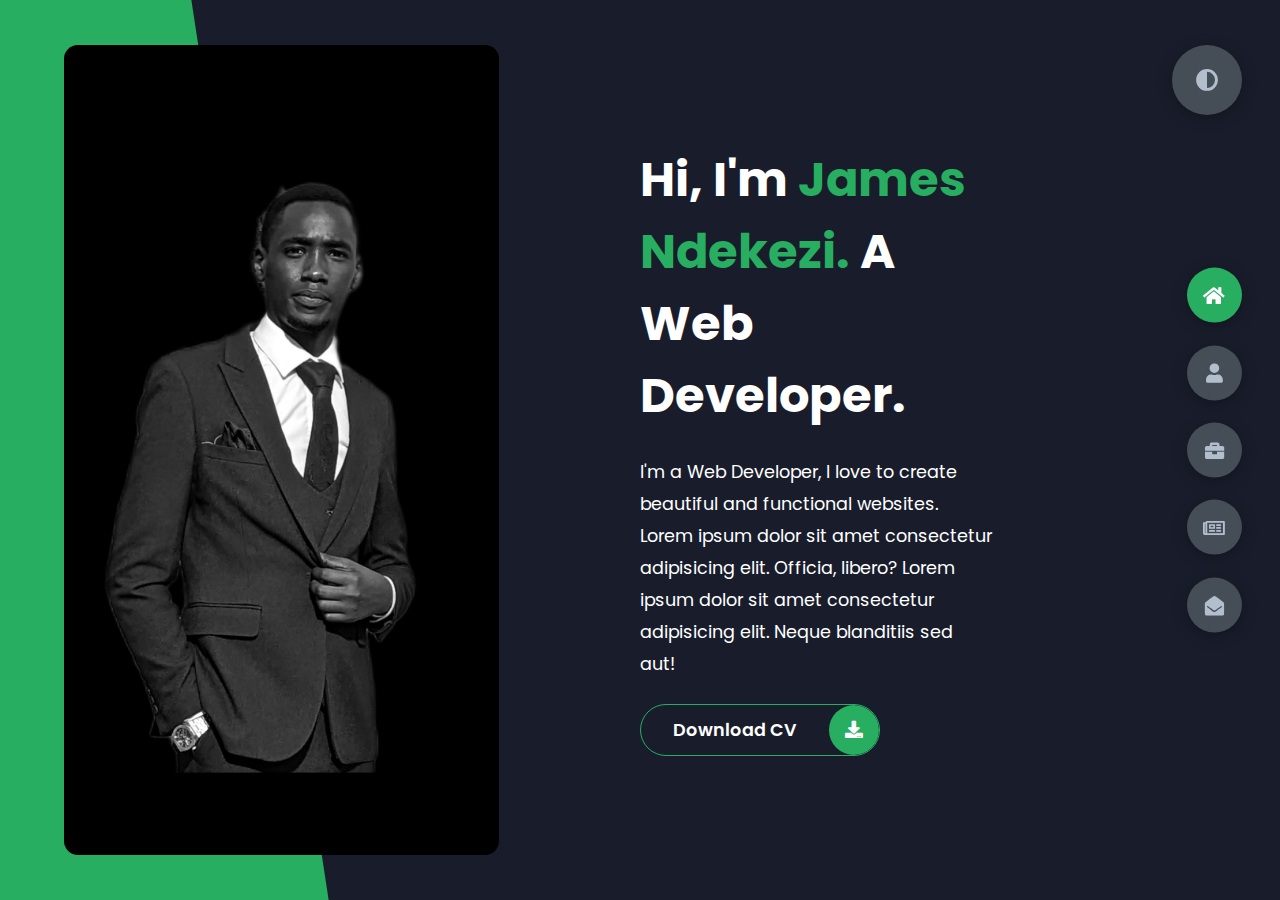
==== index.html @ 1bc824e1 "My Portfolio 2" ====
<!DOCTYPE html>
<html lang="en">
<head>
    <meta charset="UTF-8">
    <meta http-equiv="X-UA-Compatible" content="IE=edge">
    <meta name="viewport" content="width=device-width, initial-scale=1.0">
    <title>Portfolio</title>
    <link rel="stylesheet" href="styles/styles.css">
    <link rel="preconnect" href="https://fonts.googleapis.com">
    <link rel="preconnect" href="https://fonts.gstatic.com" crossorigin>
    <link rel="stylesheet" href="https://cdnjs.cloudflare.com/ajax/libs/font-awesome/5.15.4/css/all.min.css" integrity="sha512-1ycn6IcaQQ40/MKBW2W4Rhis/DbILU74C1vSrLJxCq57o941Ym01SwNsOMqvEBFlcgUa6xLiPY/NS5R+E6ztJQ==" crossorigin="anonymous" referrerpolicy="no-referrer" />
    <link href="https://fonts.googleapis.com/css2?family=Poppins:wght@400;500;600;700;800&display=swap" rel="stylesheet">
</head>
<body class="main-content">
    <header class="container header active" id="home">
        <div class="header-content">
            <div class="left-header">
                <div class="h-shape"></div>
                <div class="image">
                    <img src="img/james.png" alt="">
                </div>
            </div>
            <div class="right-header">
                <h1 class="name">
                    Hi, I'm <span>James Ndekezi.</span>
                    A Web Developer.
                </h1>
                <p>
                    I'm a Web Developer, I love to create beautiful and functional websites.
                    Lorem ipsum dolor sit amet consectetur adipisicing elit. Officia, libero?
                    Lorem ipsum dolor sit amet consectetur adipisicing elit. Neque blanditiis sed aut!
                </p>
                <div class="btn-con">
                    <a href="docs/James CV..3.pdf" class="main-btn" download="YourCV.pdf">
                        <span class="btn-text">Download CV</span>
                        <span class="btn-icon"><i class="fas fa-download"></i></span>
                    </a>
                </div>
                
            </div>
        </div>
    </header>
    <main>
        <section class="container about" id="about">
            <div class="main-title">
                <h2>About <span>me</span><span class="bg-text">my stats</span></h2>
            </div>
            <div class="about-container">
                <div class="left-about">
                    <h4>Information About me</h4>
                    <p>
                        Lorem ipsum dolor sit amet consectetur adipisicing elit. 
                        Eveniet labore nihil obcaecati consequatur. Debitis error doloremque, 
                        vero eos vel nemo eius voluptatem dicta tenetur modi. <br /> <br /> La musica
                        delectus dolore fugiat exercitationem a, 
                        ipsum quidem quo enim natus accusamus labore dolores nam. Unde.
                        Lorem ipsum dolor sit amet consectetur, adipisicing elit. 
                        Harum non necessitatibus deleniti eum soluta.
                    </p>
                    <div class="btn-con">
                        <a href="docs/James CV..3.pdf" class="main-btn" download="YourCV.pdf">
                            <span class="btn-text">Download CV</span>
                            <span class="btn-icon"><i class="fas fa-download"></i></span>
                        </a>
                    </div>
                </div>
                <div class="right-about">
                    <div class="about-item">
                        <div class="abt-text">
                            <p class="large-text">650+</p>
                            <p class="small-text">Projects <br /> Completed</p>
                        </div>
                    </div>
                    <div class="about-item">
                        <div class="abt-text">
                            <p class="large-text">10+</p>
                            <p class="small-text">Years of <br /> experience</p>
                        </div>
                    </div>
                    <div class="about-item">
                        <div class="abt-text">
                            <p class="large-text">300+</p>
                            <p class="small-text">Happy <br /> Clients</p>
                        </div>
                    </div>
                    <div class="about-item">
                        <div class="abt-text">
                            <p class="large-text">400+</p>
                            <p class="small-text">Customer <br /> reviews</p>
                        </div>
                    </div>
                </div>
            </div>
            <div class="about-stats">
                <h4 class="stat-title">My Skills</h4>
                <div class="progress-bars">
                    <div class="progress-bar">
                        <p class="prog-title">html5</p>
                        <div class="progress-con">
                            <p class="prog-text">80%</p>
                            <div class="progress">
                                <span class="html"></span>
                            </div>
                        </div>
                    </div>
                    <div class="progress-bar">
                        <p class="prog-title">css3</p>
                        <div class="progress-con">
                            <p class="prog-text">95%</p>
                            <div class="progress">
                                <span class="css"></span>
                            </div>
                        </div>
                    </div>
                    <div class="progress-bar">
                        <p class="prog-title">javascript</p>
                        <div class="progress-con">
                            <p class="prog-text">75%</p>
                            <div class="progress">
                                <span class="js"></span>
                            </div>
                        </div>
                    </div>
                    <div class="progress-bar">
                        <p class="prog-title">ReactJS</p>
                        <div class="progress-con">
                            <p class="prog-text">75%</p>
                            <div class="progress">
                                <span class="react"></span>
                            </div>
                        </div>
                    </div>
                    <div class="progress-bar">
                        <p class="prog-title">NodeJS</p>
                        <div class="progress-con">
                            <p class="prog-text">87%</p>
                            <div class="progress">
                                <span class="node"></span>
                            </div>
                        </div>
                    </div>
                    <div class="progress-bar">
                        <p class="prog-title">Python</p>
                        <div class="progress-con">
                            <p class="prog-text">70%</p>
                            <div class="progress">
                                <span class="python"></span>
                            </div>
                        </div>
                    </div>
                </div>
            </div>
            <h4 class="stat-title">My Timeline</h4>
            <div class="timeline">
                <div class="timeline-item">
                    <div class="tl-icon">
                        <i class="fas fa-briefcase"></i>
                    </div>
                    <p class="tl-duration">2010 - present</p>
                    <h5>Web Developer<span> - Vircrosoft</span></h5>
                    <p>
                        Lorem ipsum dolor sit amet consectetur adipisicing elit. Saepe quasi vero fugit.
                    </p>
                </div>
                <div class="timeline-item">
                    <div class="tl-icon">
                        <i class="fas fa-briefcase"></i>
                    </div>
                    <p class="tl-duration">2008 - 2011</p>
                    <h5>Software Engineer<span> - Boogle, Inc.</span></h5>
                    <p>
                        Lorem ipsum dolor sit amet consectetur adipisicing elit. Saepe quasi vero fugit.
                    </p>
                </div>
                <div class="timeline-item">
                    <div class="tl-icon">
                        <i class="fas fa-briefcase"></i>
                    </div>
                    <p class="tl-duration">2016 - 2017</p>
                    <h5>C++ Programmer<span> - Slime Tech</span></h5>
                    <p>
                        Lorem ipsum dolor sit amet consectetur adipisicing elit. Saepe quasi vero fugit.
                    </p>
                </div>
                <div class="timeline-item">
                    <div class="tl-icon">
                        <i class="fas fa-briefcase"></i>
                    </div>
                    <p class="tl-duration">2009 - 2013</p>
                    <h5>Business Degree<span> - Sussex University</span></h5>
                    <p>
                        Lorem ipsum dolor sit amet consectetur adipisicing elit. Saepe quasi vero fugit.
                    </p>
                </div>
                <div class="timeline-item">
                    <div class="tl-icon">
                        <i class="fas fa-briefcase"></i>
                    </div>
                    <p class="tl-duration">2013 - 2016</p>
                    <h5>Computer Science Degree<span> - Brookes University</span></h5>
                    <p>
                        Lorem ipsum dolor sit amet consectetur adipisicing elit. Saepe quasi vero fugit.
                    </p>
                </div>
                <div class="timeline-item">
                    <div class="tl-icon">
                        <i class="fas fa-briefcase"></i>
                    </div>
                    <p class="tl-duration">2017 - present</p>
                    <h5>3d Animation<span> - Brighton University</span></h5>
                    <p>
                        Lorem ipsum dolor sit amet consectetur adipisicing elit. Saepe quasi vero fugit.
                    </p>
                </div>
            </div>
        </section>
        <section class="container" id="portfolio">
            <div class="main-title">
                <h2>My <span>Portfolio</span><span class="bg-text">My Work</span></h2>
            </div>
            <p class="port-text">
                Here is some of my work that I've done in various programming languages.
            </p>
            <div class="portfolios">
                <div class="portfolio-item">
                    <div class="image">
                        <img src="img/port1.jpg" alt="">
                    </div>
                    <div class="hover-items">
                        <h3>Project Source</h3>
                        <div class="icons">
                            <a href="#" class="icon">
                                <i class="fab fa-github"></i>
                            </a>
                            <a href="#" class="icon">
                                <i class="fab fa-behance"></i>
                            </a>
                            <a href="#" class="icon">
                                <i class="fab fa-youtube"></i>
                            </a>
                        </div>
                    </div>
                </div>
                <div class="portfolio-item">
                    <div class="image">
                        <img src="img/port2.jpg" alt="">
                    </div>
                    <div class="hover-items">
                        <h3>Project Source</h3>
                        <div class="icons">
                            <a href="#" class="icon">
                                <i class="fab fa-github"></i>
                            </a>
                            <a href="#" class="icon">
                                <i class="fab fa-behance"></i>
                            </a>
                            <a href="#" class="icon">
                                <i class="fab fa-youtube"></i>
                            </a>
                        </div>
                    </div>
                </div>
                <div class="portfolio-item">
                    <div class="image">
                        <img src="img/port3.jpg" alt="">
                    </div>
                    <div class="hover-items">
                        <h3>Project Source</h3>
                        <div class="icons">
                            <a href="#" class="icon">
                                <i class="fab fa-github"></i>
                            </a>
                            <a href="#" class="icon">
                                <i class="fab fa-behance"></i>
                            </a>
                            <a href="#" class="icon">
                                <i class="fab fa-youtube"></i>
                            </a>
                        </div>
                    </div>
                </div>
                <div class="portfolio-item">
                    <div class="image">
                        <img src="img/port4.jpg" alt="">
                    </div>
                    <div class="hover-items">
                        <h3>Project Source</h3>
                        <div class="icons">
                            <a href="#" class="icon">
                                <i class="fab fa-github"></i>
                            </a>
                            <a href="#" class="icon">
                                <i class="fab fa-behance"></i>
                            </a>
                            <a href="#" class="icon">
                                <i class="fab fa-youtube"></i>
                            </a>
                        </div>
                    </div>
                </div>
                <div class="portfolio-item">
                    <div class="image">
                        <img src="img/port5.jpg" alt="">
                    </div>
                    <div class="hover-items">
                        <h3>Project Source</h3>
                        <div class="icons">
                            <a href="#" class="icon">
                                <i class="fab fa-github"></i>
                            </a>
                            <a href="#" class="icon">
                                <i class="fab fa-behance"></i>
                            </a>
                            <a href="#" class="icon">
                                <i class="fab fa-youtube"></i>
                            </a>
                        </div>
                    </div>
                </div>
                <div class="portfolio-item">
                    <div class="image">
                        <img src="img/port2.jpg" alt="">
                    </div>
                    <div class="hover-items">
                        <h3>Project Source</h3>
                        <div class="icons">
                            <a href="#" class="icon">
                                <i class="fab fa-github"></i>
                            </a>
                            <a href="#" class="icon">
                                <i class="fab fa-behance"></i>
                            </a>
                            <a href="#" class="icon">
                                <i class="fab fa-youtube"></i>
                            </a>
                        </div>
                    </div>
                </div>
                <div class="portfolio-item">
                    <div class="image">
                        <img src="img/port7.jpg" alt="">
                    </div>
                    <div class="hover-items">
                        <h3>Project Source</h3>
                        <div class="icons">
                            <a href="#" class="icon">
                                <i class="fab fa-github"></i>
                            </a>
                            <a href="#" class="icon">
                                <i class="fab fa-behance"></i>
                            </a>
                            <a href="#" class="icon">
                                <i class="fab fa-youtube"></i>
                            </a>
                        </div>
                    </div>
                </div>
            </div>
        </section>
        <section class="container" id="blogs">
            <div class="blogs-content">
                <div class="main-title">
                    <h2>My <span>Blogs</span><span class="bg-text">My Blogs</span></h2>
                </div>
                <div class="blogs">
                    <div class="blog">
                        <img src="img/port6.jpg" alt="">
                        <div class="blog-text">
                            <h4>
                                How to Create Your Own Website
                            </h4>
                            <p>
                                Lorem ipsum dolor sit, amet consectetur adipisicing elit. 
                                Doloribus natus voluptas, eos obcaecati recusandae amet?
                            </p>
                        </div>
                    </div>
                    <div class="blog">
                        <img src="img/blog1.jpg" alt="">
                        <div class="blog-text">
                            <h4>
                                How to Become an Expert in Web Design
                            </h4>
                            <p>
                                Lorem ipsum dolor sit, amet consectetur adipisicing elit. 
                                Doloribus natus voluptas, eos obcaecati recusandae amet?
                            </p>
                        </div>
                    </div>
                    <div class="blog">
                        <img src="img/blog2.jpg" alt="">
                        <div class="blog-text">
                            <h4>
                                Become a Web Designer in 10 Days
                            </h4>
                            <p>
                                Lorem ipsum dolor sit, amet consectetur adipisicing elit. 
                                Doloribus natus voluptas, eos obcaecati recusandae amet?
                            </p>
                        </div>
                    </div>
                    <div class="blog">
                        <img src="img/blog3.jpg" alt="">
                        <div class="blog-text">
                            <h4>
                                Debbuging made easy with Web Inspector
                            </h4>
                            <p>
                                Lorem ipsum dolor sit, amet consectetur adipisicing elit. 
                                Doloribus natus voluptas, eos obcaecati recusandae amet?
                            </p>
                        </div>
                    </div>
                    <div class="blog">
                        <img src="img/port1.jpg" alt="">
                        <div class="blog-text">
                            <h4>
                                Get started with Web Design and UI Design
                            </h4>
                            <p>
                                Lorem ipsum dolor sit, amet consectetur adipisicing elit. 
                                Doloribus natus voluptas, eos obcaecati recusandae amet?
                            </p>
                        </div>
                    </div>
                    <div class="blog">
                        <img src="img/port3.jpg" alt="">
                        <div class="blog-text">
                            <h4>
                                This is what you need to know about Web Design
                            </h4>
                            <p>
                                Lorem ipsum dolor sit, amet consectetur adipisicing elit. 
                                Doloribus natus voluptas, eos obcaecati recusandae amet?
                            </p>
                        </div>
                    </div>
                </div>
            </div>
        </section>
        <section class="container contact" id="contact">
            <div class="contact-container">
                <div class="main-title">
                    <h2>Contact <span>Me</span><span class="bg-text">Contact</span></h2>
                </div>
                <div class="contact-content-con">
                    <div class="left-contact">
                        <h4>Contact me here</h4>
                        <p>
                            Lorem ipsum dolor sit amet consectetur adipisicing elit. 
                            In, laborum numquam? Quam excepturi perspiciatis quas quasi.
                        </p>
                        <div class="contact-info">
                            <div class="contact-item">
                                <div class="icon">
                                    <i class="fas fa-map-marker-alt"></i>
                                    <span>Location</span>
                                </div>
                                <p>
                                    : Kigali, Rwanda
                                </p>
                            </div>
                            <div class="contact-item">
                                <div class="icon">
                                    <i class="fas fa-envelope"></i>
                                    <span>Email</span>
                                </div>
                                <p>
                                    <span>: james.mick@gmail.com</span>
                                </p>
                            </div>
                            <div class="contact-item">
                                <div class="icon">
                                    <i class="fas fa-user-graduate"></i>
                                    <span>Education</span>
                                </div>
                                <p>
                                    <span>: University of Kigali, IPRC Kigali</span>
                                </p>
                            </div>
                            <div class="contact-item">
                                <div class="icon">
                                    <i class="fas fa-user-graduate"></i>
                                    <span>Mobile Number</span>
                                </div>
                                <p>
                                    <span>: 0785424098</span>
                                </p>
                            </div>
                            <div class="contact-item">
                                <div class="icon">
                                    <i class="fas fa-globe-africa"></i>
                                    <span>Languages</span>
                                </div>
                                <p>
                                    <span>: Kinyarwanda, English, French</span>
                                </p>
                            </div>
                        </div>
                        <div class="contact-icons">
                            <div class="contact-icon">
                                <a href="https://web.facebook.com/profile.php?id=100064681611916" target="_blank">
                                    <i class="fab fa-facebook-f"></i>
                                </a>
                                <a href="https://twitter.com/KwaandaLabs" target="_blank">
                                    <i class="fab fa-twitter"></i>
                                </a>
                                <a href="https://github.com/jamesndekezi/Snapchat-Login.git" target="_blank">
                                    <i class="fab fa-github"></i>
                                </a>
                                <a href="https://www.youtube.com/@kwaandalab765" target="_blank">
                                    <i class="fab fa-youtube"></i>
                                </a>
                            </div>
                        </div>
                    </div>
                    <div class="right-contact">
                        <form action="" class="contact-form">
                            <div class="input-control i-c-2">
                                <input type="text" required placeholder="YOUR NAME">
                                <input type="email" required placeholder="YOUR EMAIL">
                            </div>
                            <div class="input-control">
                                <input type="text" required placeholder="ENTER SUBJECT">
                            </div>
                            <div class="input-control">
                                <textarea name="" id="" cols="15" rows="8" placeholder="Message Here..."></textarea>
                            </div>
                            <div class="btn-con">
                                <a href="docs/James CV..3.pdf" class="main-btn" download="YourCV.pdf">
                                    <span class="btn-text">Download CV</span>
                                    <span class="btn-icon"><i class="fas fa-download"></i></span>
                                </a>
                            </div>
                        </form>
                    </div>
                </div>
            </div>
        </section>
    </main>

    <div class="controls">
        <div class="control active-btn" data-id="home" >
            <i class="fas fa-home"></i>
        </div>
        <div class="control" data-id="about">
            <i class="fas fa-user"></i>
        </div>
        <div class="control" data-id="portfolio">
            <i class="fas fa-briefcase"></i>
        </div>
        <div class="control" data-id="blogs">
            <i class="far fa-newspaper"></i>
        </div>
        <div class="control" data-id="contact">
            <i class="fas fa-envelope-open"></i>
        </div>
    </div>
    <div class="theme-btn">
        <i class="fas fa-adjust"></i>
    </div>
    <script src="app.js"></script>
</body>
</html>
---- styles/styles.css ----
* {
  margin: 0;
  padding: 0;
  box-sizing: border-box;
  list-style: none;
}

:root {
  --color-primary: #191d2b;
  --color-secondary: #27AE60;
  --color-white: #FFFFFF;
  --color-black: #000;
  --color-grey0: #f8f8f8;
  --color-grey-1: #dbe1e8;
  --color-grey-2: #b2becd;
  --color-grey-3: #6c7983;
  --color-grey-4: #454e56;
  --color-grey-5: #2a2e35;
  --color-grey-6: #12181b;
  --br-sm-2: 14px;
  --box-shadow-1: 0 3px 15px rgba(0,0,0,.3);
}

.light-mode {
  --color-primary: #FFFFFF;
  --color-secondary: #F56692;
  --color-white: #454e56;
  --color-black: #000;
  --color-grey0: #f8f8f8;
  --color-grey-1: #6c7983;
  --color-grey-2: #6c7983;
  --color-grey-3: #6c7983;
  --color-grey-4: #454e56;
  --color-grey-5: #f8f8f8;
  --color-grey-6: #12181b;
}

body {
  background-color: var(--color-primary);
  font-family: "Poppins", sans-serif;
  font-size: 1.1rem;
  color: var(--color-white);
  transition: all 0.4s ease-in-out;
}

a {
  display: inline-block;
  text-decoration: none;
  color: inherit;
  font-family: inherit;
}

header {
  min-height: 100vh;
  color: var(--color-white);
  overflow: hidden;
  padding: 0 !important;
}

section {
  min-height: 100vh;
  width: 100%;
  position: absolute;
  left: 0;
  top: 0;
  padding: 3rem 18rem;
}

.container {
  display: none;
  transform: translateY(-100%) scale(0);
  transition: all 0.4s ease-in-out;
  background-color: var(--color-primary);
}

.active {
  display: block;
  animation: appear 1s ease-in-out;
  transform: translateY(0) scaleY(1);
}
@keyframes appear {
  0% {
    transform: translateY(-100%) scaleY(0);
  }
  100% {
    transform: translateY(0) scaleY(1);
  }
}

.controls {
  position: fixed;
  z-index: 10;
  top: 50%;
  right: 3%;
  display: flex;
  flex-direction: column;
  align-items: center;
  justify-content: center;
  transform: translateY(-50%);
}
.controls .control {
  padding: 1rem;
  cursor: pointer;
  background-color: var(--color-grey-4);
  width: 55px;
  height: 55px;
  border-radius: 50%;
  display: flex;
  justify-content: center;
  align-items: center;
  margin: 0.7rem 0;
  box-shadow: var(--box-shadow-1);
}
.controls .control i {
  font-size: 1.2rem;
  color: var(--color-grey-2);
  pointer-events: none;
}
.controls .active-btn {
  background-color: var(--color-secondary);
  transition: all 0.4s ease-in-out;
}
.controls .active-btn i {
  color: var(--color-white);
}

.theme-btn {
  top: 5%;
  right: 3%;
  width: 70px;
  height: 70px;
  border-radius: 50%;
  background-color: var(--color-grey-4);
  cursor: pointer;
  position: fixed;
  display: flex;
  justify-content: center;
  align-items: center;
  box-shadow: 0 3px 15px rgba(0, 0, 0, 0.3);
  transition: all 0.1s ease-in-out;
}
.theme-btn:active {
  transform: translateY(-3px);
}
.theme-btn i {
  font-size: 1.4rem;
  color: var(--color-grey-2);
  pointer-events: none;
}

/*Header-content*/
.header-content {
  display: grid;
  grid-template-columns: repeat(2, 1fr);
  min-height: 100vh;
}
.header-content .left-header {
  display: flex;
  align-items: center;
  position: relative;
}
.header-content .left-header .h-shape {
  transition: all 0.4s ease-in-out;
  width: 65%;
  height: 100%;
  background-color: var(--color-secondary);
  position: absolute;
  left: 0;
  top: 0;
  z-index: -1;
  clip-path: polygon(0 0, 46% 0, 79% 100%, 0% 100%);
}
.header-content .left-header .image {
  border-radius: var(--br-sm-2);
  height: 90%;
  width: 68%;
  margin-left: 4rem;
  background-color: var(--color-black);
  transition: all 0.4s ease-in-out;
}
.header-content .left-header .image img {
  width: 100%;
  height: 100%;
  object-fit: cover;
  transition: all 0.4s ease-in-out;
  filter: grayscale(100%);
}
.header-content .left-header .image img:hover {
  filter: grayscale(0);
}
.header-content .right-header {
  display: flex;
  flex-direction: column;
  justify-content: center;
  padding-right: 18rem;
}
.header-content .right-header .name {
  font-size: 3rem;
}
.header-content .right-header .name span {
  color: var(--color-secondary);
}
.header-content .right-header p {
  margin: 1.5rem 0;
  line-height: 2rem;
}

/*About*/
.about-container {
  display: grid;
  grid-template-columns: repeat(2, 1fr);
  padding-top: 3.5rem;
  padding-bottom: 5rem;
}
.about-container .right-about {
  display: grid;
  grid-template-columns: repeat(2, 1fr);
  grid-gap: 2rem;
}
.about-container .right-about .about-item {
  border: 1px solid var(--color-grey-5);
  border-radius: 5px;
  transition: all 0.4s ease-in-out;
  box-shadow: 1px 2px 15px rgba(0, 0, 0, 0.1);
}
.about-container .right-about .about-item:hover {
  cursor: default;
  transform: translateY(-5px);
  border: 1px solid var(--color-secondary);
  box-shadow: 1px 4px 15px rgba(0, 0, 0, 0.32);
}
.about-container .right-about .about-item .abt-text {
  padding: 1.5rem;
  display: flex;
  flex-direction: column;
}
.about-container .right-about .about-item .abt-text .large-text {
  font-size: 3rem;
  font-weight: 700;
  color: var(--color-secondary);
}
.about-container .right-about .about-item .abt-text .small-text {
  padding-left: 3rem;
  position: relative;
  text-transform: uppercase;
  font-size: 1.2rem;
  color: var(--color-grey-1);
  letter-spacing: 2px;
}
.about-container .right-about .about-item .abt-text .small-text::before {
  content: "";
  position: absolute;
  left: 0;
  top: 15px;
  width: 2rem;
  height: 2px;
  background-color: var(--color-grey-5);
}
.about-container .left-about {
  padding-right: 5rem;
}
.about-container .left-about p {
  line-height: 2rem;
  padding: 1rem;
  color: var(--color-grey-1);
}
.about-container .left-about h4 {
  font-size: 2rem;
  text-transform: uppercase;
}

.about-stats {
  padding-bottom: 4rem;
}
.about-stats .progress-bars {
  display: grid;
  grid-template-columns: repeat(2, 1fr);
  grid-gap: 2rem;
}
.about-stats .progress-bars .progress-bar {
  display: flex;
  flex-direction: column;
}
.about-stats .progress-bars .progress-bar .prog-title {
  text-transform: uppercase;
  font-weight: 500;
}
.about-stats .progress-bars .progress-bar .progress-con {
  display: flex;
  align-items: center;
}
.about-stats .progress-bars .progress-bar .progress-con .prog-text {
  color: var(--color-grey-2);
}
.about-stats .progress-bars .progress-bar .progress-con .progress {
  width: 100%;
  height: 0.45rem;
  background-color: var(--color-grey-4);
  margin-left: 1rem;
  position: relative;
}
.about-stats .progress-bars .progress-bar .progress-con .progress span {
  position: absolute;
  top: 0;
  left: 0;
  height: 100%;
  background-color: var(--color-secondary);
  transition: all 0.4s ease-in-out;
  width: 60%;
}
.about-stats .progress-bars .progress-bar .progress-con .progress .html {
  width: 80%;
}
.about-stats .progress-bars .progress-bar .progress-con .progress .css {
  width: 95%;
}
.about-stats .progress-bars .progress-bar .progress-con .progress .js {
  width: 75%;
}
.about-stats .progress-bars .progress-bar .progress-con .progress .react {
  width: 60%;
}
.about-stats .progress-bars .progress-bar .progress-con .progress .node {
  width: 87%;
}
.about-stats .progress-bars .progress-bar .progress-con .progress .python {
  width: 70%;
}

.stat-title {
  text-transform: uppercase;
  font-size: 1.4rem;
  text-align: center;
  padding: 3.5rem 0;
  position: relative;
}
.stat-title::before {
  content: "";
  position: absolute;
  left: 50%;
  top: 0;
  width: 40%;
  height: 1px;
  background-color: var(--color-grey-5);
  transform: translateX(-50%);
}

/*Timeline*/
.timeline {
  display: grid;
  grid-template-columns: repeat(2, 1fr);
  grid-gap: 2rem;
  padding-bottom: 3rem;
}
.timeline .timeline-item {
  position: relative;
  padding-left: 3rem;
  border-left: 1px solid var(--color-grey-5);
}
.timeline .timeline-item .tl-icon {
  position: absolute;
  left: -27px;
  top: 0;
  background-color: var(--color-secondary);
  width: 50px;
  height: 50px;
  border-radius: 50%;
  display: flex;
  align-items: center;
  justify-content: center;
}
.timeline .timeline-item .tl-icon i {
  font-size: 1.3rem;
}
.timeline .timeline-item .tl-duration {
  padding: 0.2rem 0.6rem;
  background-color: var(--color-grey-5);
  border-radius: 15px;
  display: inline-block;
  font-size: 0.8rem;
  text-transform: uppercase;
  font-weight: 500;
}
.timeline .timeline-item h5 {
  padding: 1rem 0;
  text-transform: uppercase;
  font-size: 1.3rem;
  font-weight: 600;
}
.timeline .timeline-item h5 span {
  color: var(--color-grey-2);
  font-weight: 500;
  font-size: 1.2rem;
}
.timeline .timeline-item p {
  color: var(--color-grey-2);
}

.port-text {
  padding: 2rem 0;
  text-align: center;
}

.portfolios {
  display: grid;
  grid-template-columns: repeat(3, 1fr);
  grid-gap: 2rem;
  margin-top: 3rem;
}
.portfolios .portfolio-item {
  position: relative;
  border-radius: 15px;
}
.portfolios .portfolio-item img {
  width: 100%;
  height: 300px;
  object-fit: cover;
  border-radius: 15px;
}
.portfolios .portfolio-item .hover-items {
  width: 100%;
  height: 100%;
  background-color: var(--color-secondary);
  position: absolute;
  left: 0;
  top: 0;
  border-radius: 15px;
  display: flex;
  justify-content: center;
  align-items: center;
  flex-direction: column;
  opacity: 0;
  transform: scale(0);
  transition: all 0.4s ease-in-out;
}
.portfolios .portfolio-item .hover-items h3 {
  font-size: 1.5rem;
  color: var(--color-white);
  margin-bottom: 1.5rem;
}
.portfolios .portfolio-item .hover-items .icons {
  display: flex;
  justify-content: center;
  align-items: center;
}
.portfolios .portfolio-item .hover-items .icons .icon {
  background-color: var(--color-primary);
  border-radius: 50%;
  width: 50px;
  height: 50px;
  display: flex;
  align-items: center;
  justify-content: center;
  margin: 0 1rem;
  cursor: pointer;
  transition: all 0.4s ease-in-out;
}
.portfolios .portfolio-item .hover-items .icons .icon i {
  font-size: 1.5rem;
  color: var(--color-white);
  margin: 0 1rem;
}
.portfolios .portfolio-item .hover-items .icons .icon:hover {
  background-color: var(--color-white);
}
.portfolios .portfolio-item .hover-items .icons .icon:hover i {
  color: var(--color-primary);
}

.portfolio-item:hover .hover-items {
  opacity: 1;
  transform: scale(1);
}

.blogs {
  display: grid;
  grid-template-columns: repeat(3, 1fr);
  grid-gap: 2rem;
  margin-top: 3rem;
}
.blogs .blog {
  position: relative;
  background-color: var(--color-grey-5);
  border-radius: 5px;
  box-shadow: 1px 1px 20px rgba(0, 0, 0, 0.1);
  transition: all 0.4s ease-in-out;
}
.blogs .blog:hover {
  box-shadow: 1px 1px 20px rgba(0, 0, 0, 0.3);
  transform: translateY(-5px);
  transition: all 0.4s ease-in-out;
}
.blogs .blog:hover img {
  filter: grayscale(0);
  transform: scale(1.1);
  box-shadow: 0px 4px 15px rgba(0, 0, 0, 0.8);
}
.blogs .blog img {
  width: 100%;
  height: 300px;
  object-fit: cover;
  border-top-left-radius: 5px;
  border-top-right-radius: 5px;
  filter: grayscale(100%);
  transition: all 0.4s ease-in-out;
}
.blogs .blog .blog-text {
  margin-top: -7px;
  padding: 1.1rem;
  border-top: 8px solid var(--color-secondary);
}
.blogs .blog .blog-text h4 {
  font-size: 1.5rem;
  margin-bottom: 0.7rem;
  transition: all 0.4s ease-in-out;
  cursor: pointer;
}
.blogs .blog .blog-text h4:hover {
  color: var(--color-secondary);
}
.blogs .blog .blog-text p {
  color: var(--color-grey-2);
  line-height: 2rem;
  padding-bottom: 1rem;
}

.contact-content-con {
  display: flex;
  padding-top: 3.5rem;
}
.contact-content-con .left-contact {
  flex: 2;
}
.contact-content-con .left-contact h4 {
  margin-top: 1rem;
  font-size: 2rem;
  text-transform: uppercase;
}
.contact-content-con .left-contact p {
  margin: 1rem 0;
  line-height: 2rem;
}
.contact-content-con .left-contact .contact-info .contact-item {
  display: flex;
  align-items: center;
  justify-content: space-between;
}
.contact-content-con .left-contact .contact-info .contact-item p {
  margin: 0.3rem 0 !important;
  padding: 0 !important;
}
.contact-content-con .left-contact .contact-info .contact-item .icon {
  display: grid;
  grid-template-columns: 40px 1fr;
}
.contact-content-con .left-contact .contact-info .contact-item .icon i {
  display: flex;
  align-items: center;
  font-size: 1.3rem;
}
.contact-content-con .left-contact .contact-icon {
  display: flex;
  margin-top: 2rem;
}
.contact-content-con .left-contact .contact-icon a {
  display: flex;
  align-items: center;
  color: var(--color-white);
  background-color: var(--color-grey-5);
  cursor: pointer;
  justify-content: center;
  width: 50px;
  height: 50px;
  border-radius: 50%;
  margin: 0 0.4rem;
  transition: all 0.4s ease-in-out;
}
.contact-content-con .left-contact .contact-icon a:hover {
  background-color: var(--color-secondary);
}
.contact-content-con .left-contact .contact-icon a:hover i {
  color: var(--color-primary);
}
.contact-content-con .left-contact .contact-icon a i {
  display: flex;
  align-items: center;
  justify-content: center;
  font-size: 1.3rem;
}
.contact-content-con .right-contact {
  flex: 3;
  margin-left: 3rem;
}
.contact-content-con .right-contact .input-control {
  margin: 1.5rem 0;
}
.contact-content-con .right-contact .input-control input, .contact-content-con .right-contact .input-control textarea {
  border-radius: 30px;
  font-weight: inherit;
  font-size: inherit;
  font-family: inherit;
  padding: 0.8rem 1.1rem;
  outline: none;
  border: none;
  background-color: var(--color-grey-5);
  width: 100%;
  color: var(--color-white);
  resize: none;
}
.contact-content-con .right-contact .i-c-2 {
  display: flex;
}
.contact-content-con .right-contact .i-c-2 :last-child {
  margin-left: 1.5rem;
}
.contact-content-con .right-contact .submit-btn {
  display: flex;
  justify-content: flex-start;
}

/*Independed components*/
.btn-con {
  display: flex;
  align-self: flex-start;
}

.main-btn {
  border-radius: 30px;
  color: inherit;
  font-weight: 600;
  position: relative;
  border: 1px solid var(--color-secondary);
  display: flex;
  align-self: flex-start;
  align-items: center;
  overflow: hidden;
}
.main-btn .btn-text {
  padding: 0 2rem;
}
.main-btn .btn-icon {
  background-color: var(--color-secondary);
  display: flex;
  align-items: center;
  justify-content: center;
  border-radius: 50%;
  padding: 1rem;
}
.main-btn::before {
  content: "";
  position: absolute;
  top: 0;
  right: 0;
  transform: translateX(100%);
  transition: all 0.4s ease-out;
  z-index: -1;
}
.main-btn:hover {
  transition: all 0.4s ease-out;
}
.main-btn:hover::before {
  width: 100%;
  height: 100%;
  background-color: var(--color-secondary);
  transform: translateX(0);
  transition: all 0.4s ease-out;
}

.main-title {
  text-align: center;
}
.main-title h2 {
  position: relative;
  text-transform: uppercase;
  font-size: 4rem;
  font-weight: 700;
}
.main-title h2 span {
  color: var(--color-secondary);
}
.main-title h2 .bg-text {
  position: absolute;
  top: 50%;
  left: 50%;
  color: var(--color-grey-5);
  transition: all 0.4s ease-in-out;
  z-index: -1;
  transform: translate(-50%, -50%);
  font-weight: 800;
  font-size: 6.3rem;
}

.about-container .left-about p {
  padding-left: 0;
}

@media screen and (max-width: 600px) {
  header {
    padding: 0 !important;
  }

  .theme-btn {
    width: 50px;
    height: 50px;
  }

  .header-content {
    grid-template-columns: repeat(1, 1fr);
    padding-bottom: 6rem;
  }

  .left-header .h-shape {
    display: none;
  }

  .right-header {
    grid-row: 1;
    padding-right: 0rem !important;
    width: 90%;
    margin: 0 auto;
  }
  .right-header .name {
    font-size: 2.5rem !important;
    text-align: center;
    padding-top: 3rem;
  }

  .header-content .left-header .image {
    margin: 0 auto;
    width: 90%;
  }

  .controls {
    top: auto;
    bottom: 0;
    flex-direction: row;
    justify-content: center;
    left: 50%;
    transform: translateX(-50%);
    width: 100%;
    background-color: var(--color-grey-5);
  }
  .controls .control {
    margin: 1rem 0.3rem;
  }

  .about-container {
    grid-template-columns: repeat(1, 1fr);
  }
  .about-container .right-about {
    grid-template-columns: repeat(1, 1fr);
    padding-top: 2.5rem;
  }
  .about-container .left-about {
    padding-right: 0;
  }
  .about-container .left-about p {
    padding-left: 0;
  }

  .timeline {
    grid-template-columns: repeat(1, 1fr);
    padding-bottom: 6rem;
  }

  .container {
    padding: 2rem 2.5rem !important;
  }

  .about-stats .progress-bars {
    grid-template-columns: repeat(1, 1fr);
  }

  .portfolios {
    grid-template-columns: repeat(1, 1fr);
    padding-bottom: 6rem;
    margin-top: 1rem;
  }

  .blogs {
    grid-template-columns: repeat(1, 1fr);
    padding-bottom: 6rem;
  }

  .contact-content-con {
    flex-direction: column;
  }
  .contact-content-con .right-contact {
    margin-left: 0;
    margin-top: 2.5rem;
  }

  .contact-content-con .right-contact .i-c-2 {
    flex-direction: column;
  }

  .contact-content-con .right-contact .i-c-2 :last-child {
    margin-left: 0;
    margin-top: 1.5rem;
  }

  .contact-content-con .right-contact {
    margin-bottom: 6rem;
  }

  .contact-item {
    flex-direction: column;
    margin: 1rem 0;
  }
  .contact-item p {
    font-size: 15px;
    color: var(--color-grey-2);
  }
  .contact-item span {
    font-size: 15px;
  }
  .contact-item .icon {
    grid-template-columns: 25px 1fr;
  }

  .main-title h2 {
    font-size: 2rem;
  }
  .main-title h2 span {
    font-size: 2.3rem;
  }
  .main-title h2 .bg-text {
    font-size: 2.3rem;
  }
}
@media screen and (max-width: 1432px) {
  .container {
    padding: 7rem 11rem;
  }

  .contact-content-con {
    flex-direction: column;
  }
  .contact-content-con .right-contact {
    margin-left: 0;
    margin-top: 2.5rem;
  }

  .contact-content-con .right-contact .i-c-2 {
    flex-direction: column;
  }

  .contact-content-con .right-contact .i-c-2 :last-child {
    margin-left: 0;
    margin-top: 1.5rem;
  }

  .contact-content-con .right-contact {
    margin-bottom: 6rem;
  }

  .main-title h2 .bg-text {
    font-size: 5.5rem;
  }
}
@media screen and (max-width: 1250px) {
  .blogs {
    grid-template-columns: repeat(2, 1fr);
    margin-top: 6rem;
  }

  .portfolios {
    grid-template-columns: repeat(2, 1fr);
  }

  .header-content .right-header {
    padding-right: 9rem;
  }
}
@media screen and (max-width: 660px) {
  .blogs {
    grid-template-columns: repeat(1, 1fr);
  }

  .portfolios {
    grid-template-columns: repeat(1, 1fr);
  }
}
@media screen and (max-width: 1070px) {
  .about-container {
    grid-template-columns: repeat(1, 1fr);
  }
  .about-container .right-about {
    padding-top: 2.5rem;
  }

  .main-title h2 {
    font-size: 4rem;
  }
  .main-title h2 span {
    font-size: 4rem;
  }
  .main-title h2 .bg-text {
    font-size: 4.5rem;
  }
}
@media screen and (max-width: 970px) {
  .container {
    padding: 7rem 6rem;
  }

  .about-container .left-about {
    padding-right: 0rem;
  }

  .header-content {
    grid-template-columns: repeat(1, 1fr);
    padding-bottom: 6rem;
  }

  .left-header .h-shape {
    display: none;
  }
  .left-header .image {
    width: 90% !important;
    margin: 0 auto !important;
  }

  .right-header {
    grid-row: 1;
    padding-right: 0rem !important;
    width: 90%;
    margin: 0 auto;
  }
  .right-header .name {
    font-size: 2.5rem !important;
    text-align: center;
    padding-top: 3rem;
  }
}
@media screen and (max-width: 700px) {
  .container {
    padding: 7rem 3rem;
  }

  .about-stats .progress-bars {
    grid-template-columns: repeat(1, 1fr);
  }

  .about-container .right-about {
    grid-template-columns: repeat(1, 1fr);
  }

  .timeline {
    grid-template-columns: repeat(1, 1fr);
  }

  .main-title h2 {
    font-size: 3rem;
  }
  .main-title h2 span {
    font-size: 3rem;
  }
  .main-title h2 .bg-text {
    font-size: 4rem;
  }
}

/*# sourceMappingURL=styles.css.map */
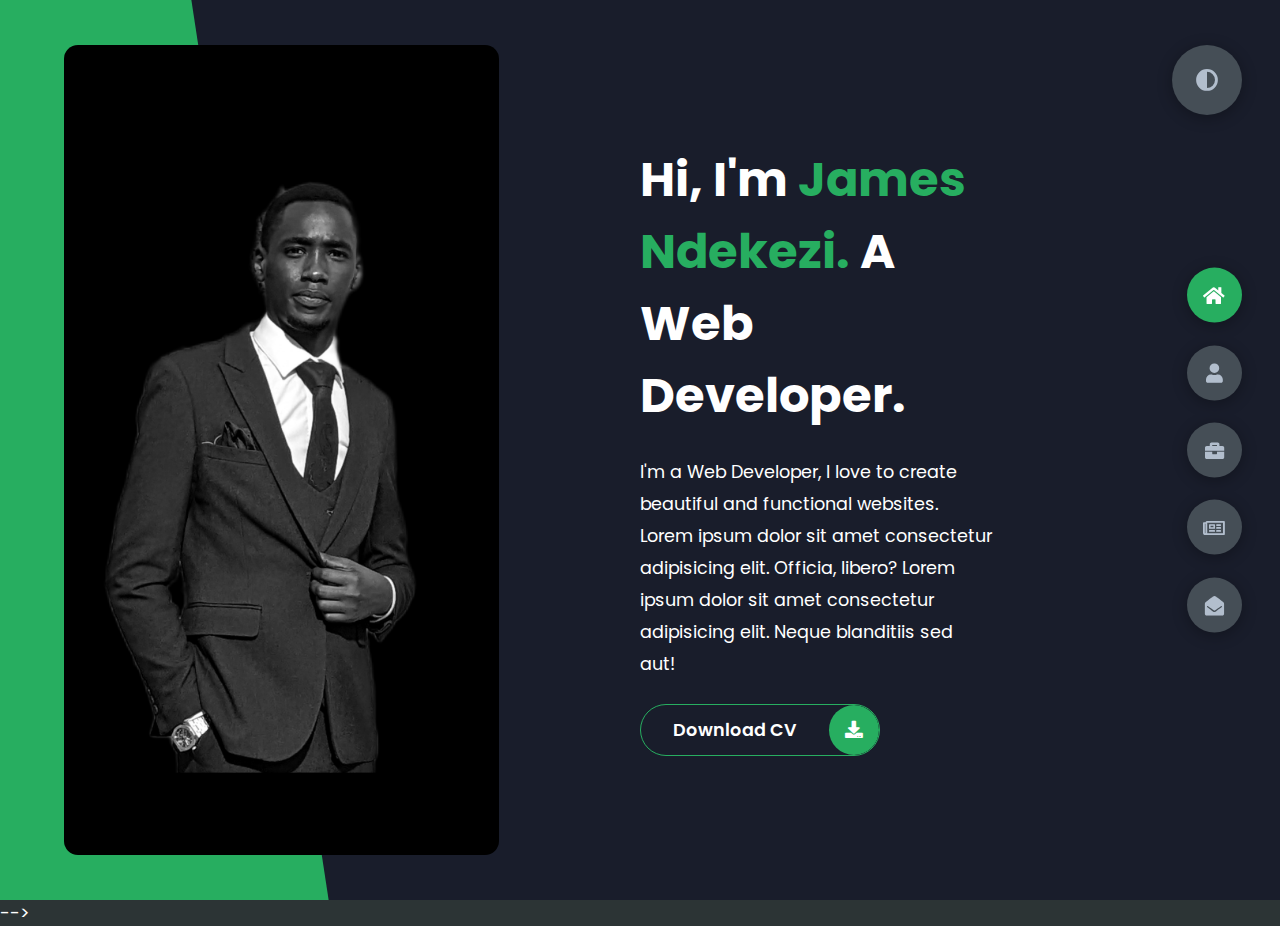
==== commit 3283096d: "done" ====
--- a/index.html
+++ b/index.html
@@ -6,10 +6,45 @@
     <meta name="viewport" content="width=device-width, initial-scale=1.0">
     <title>Portfolio</title>
     <link rel="stylesheet" href="styles/styles.css">
+    <link rel="stylesheet" href="./css/index.css" />
+    <link rel="stylesheet" href="./css/navbar.css" />
+    <link rel="stylesheet" href="./css/hero.css" />
+    <link rel="stylesheet" href="./css/about.css" />
+    <link rel="stylesheet" href="./css/skills.css" />
+    <link rel="stylesheet" href="./css/project.css" />
+    <link rel="stylesheet" href="./css/blog.css" />
+    <link rel="stylesheet" href="./css/contact.css" />
+    <link rel="stylesheet" href="./css/slider.css" />
     <link rel="preconnect" href="https://fonts.googleapis.com">
     <link rel="preconnect" href="https://fonts.gstatic.com" crossorigin>
     <link rel="stylesheet" href="https://cdnjs.cloudflare.com/ajax/libs/font-awesome/5.15.4/css/all.min.css" integrity="sha512-1ycn6IcaQQ40/MKBW2W4Rhis/DbILU74C1vSrLJxCq57o941Ym01SwNsOMqvEBFlcgUa6xLiPY/NS5R+E6ztJQ==" crossorigin="anonymous" referrerpolicy="no-referrer" />
     <link href="https://fonts.googleapis.com/css2?family=Poppins:wght@400;500;600;700;800&display=swap" rel="stylesheet">
+    <style>
+         .loading{
+        display: flex;
+        justify-content: center;
+        align-items: center;
+        width: 100%;
+        height: 100%;
+      }
+     
+      .spinner {
+        border: 8px solid rgba(0, 0, 0, 0.1); 
+        border-top: 8px solid #3498db; 
+        border-radius: 50%; 
+        width: 27px;
+        height: 27px;
+        animation: spin 1s linear infinite;
+      }
+      
+      
+     
+      @keyframes spin {
+        0% { transform: rotate(0deg); }
+        100% { transform: rotate(360deg); }
+      }
+
+    </style>
 </head>
 <body class="main-content">
     <header class="container header active" id="home">
@@ -362,84 +397,14 @@
                 <div class="main-title">
                     <h2>My <span>Blogs</span><span class="bg-text">My Blogs</span></h2>
                 </div>
-                <div class="blogs">
-                    <div class="blog">
-                        <img src="img/port6.jpg" alt="">
-                        <div class="blog-text">
-                            <h4>
-                                How to Create Your Own Website
-                            </h4>
-                            <p>
-                                Lorem ipsum dolor sit, amet consectetur adipisicing elit. 
-                                Doloribus natus voluptas, eos obcaecati recusandae amet?
-                            </p>
-                        </div>
-                    </div>
-                    <div class="blog">
-                        <img src="img/blog1.jpg" alt="">
-                        <div class="blog-text">
-                            <h4>
-                                How to Become an Expert in Web Design
-                            </h4>
-                            <p>
-                                Lorem ipsum dolor sit, amet consectetur adipisicing elit. 
-                                Doloribus natus voluptas, eos obcaecati recusandae amet?
-                            </p>
-                        </div>
-                    </div>
-                    <div class="blog">
-                        <img src="img/blog2.jpg" alt="">
-                        <div class="blog-text">
-                            <h4>
-                                Become a Web Designer in 10 Days
-                            </h4>
-                            <p>
-                                Lorem ipsum dolor sit, amet consectetur adipisicing elit. 
-                                Doloribus natus voluptas, eos obcaecati recusandae amet?
-                            </p>
-                        </div>
-                    </div>
-                    <div class="blog">
-                        <img src="img/blog3.jpg" alt="">
-                        <div class="blog-text">
-                            <h4>
-                                Debbuging made easy with Web Inspector
-                            </h4>
-                            <p>
-                                Lorem ipsum dolor sit, amet consectetur adipisicing elit. 
-                                Doloribus natus voluptas, eos obcaecati recusandae amet?
-                            </p>
-                        </div>
-                    </div>
-                    <div class="blog">
-                        <img src="img/port1.jpg" alt="">
-                        <div class="blog-text">
-                            <h4>
-                                Get started with Web Design and UI Design
-                            </h4>
-                            <p>
-                                Lorem ipsum dolor sit, amet consectetur adipisicing elit. 
-                                Doloribus natus voluptas, eos obcaecati recusandae amet?
-                            </p>
-                        </div>
-                    </div>
-                    <div class="blog">
-                        <img src="img/port3.jpg" alt="">
-                        <div class="blog-text">
-                            <h4>
-                                This is what you need to know about Web Design
-                            </h4>
-                            <p>
-                                Lorem ipsum dolor sit, amet consectetur adipisicing elit. 
-                                Doloribus natus voluptas, eos obcaecati recusandae amet?
-                            </p>
-                        </div>
-                    </div>
+                <div class="blogs" id="blogs-container">
+                  
                 </div>
             </div>
         </section>
-        <section class="container contact" id="contact">
-            <div class="contact-container">
+        <!-- <section class="container contact" id="contact">
+            
+            <div class="conta-href="/blog.html" container">
                 <div class="main-title">
                     <h2>Contact <span>Me</span><span class="bg-text">Contact</span></h2>
                 </div>
@@ -515,28 +480,117 @@
                         </div>
                     </div>
                     <div class="right-contact">
-                        <form action="" class="contact-form">
+                        <form class="contact-form">
                             <div class="input-control i-c-2">
-                                <input type="text" required placeholder="YOUR NAME">
-                                <input type="email" required placeholder="YOUR EMAIL">
+                                <input type="text" id="contact-name" required placeholder="YOUR NAME">
+                                <input id="contact-email"  type="email" required placeholder="YOUR EMAIL">
                             </div>
                             <div class="input-control">
-                                <input type="text" required placeholder="ENTER SUBJECT">
+                                <input type="text" id="contact-subject"  required placeholder="ENTER SUBJECT">
                             </div>
                             <div class="input-control">
-                                <textarea name="" id="" cols="15" rows="8" placeholder="Message Here..."></textarea>
-                            </div>
-                            <div class="btn-con">
+                                <textarea name="" id="contact-message"  cols="15" rows="8" placeholder="Message Here..."></textarea>
+                            </div>
+                            <!-- <div class="btn-con">
                                 <a href="docs/James CV..3.pdf" class="main-btn" download="YourCV.pdf">
                                     <span class="btn-text">Download CV</span>
                                     <span class="btn-icon"><i class="fas fa-download"></i></span>
                                 </a>
+                            </div> -->
+                            <!-- <div class="btn-con"> -->
+                                <!-- <button class="main-btn" onclick="redirectToLogin()">Send Message</button>
                             </div>
                         </form>
                     </div>
-                </div>
-            </div>
+                </div> -->
+          <!-- </a>  -->
+        <!-- </section> --> -->
+        <section class="container contact" id="contact">
+
+            <div class="common contact-me " id="contact-me" >
+                <h4 style="color: red;">Contact me</h4>
+                <div class="contact-container">
+                  <div class="contact-left">
+                    <form id="contact-form">
+                      <input
+                        class="input"
+                        type="text"
+                        placeholder="Name"
+                        id="contact-name"
+                      />
+                      <input
+                        class="input"
+                        type="text"
+                        placeholder="Email"
+                        id="contact-email"
+                      />
+                      <p class="error" id="email-message"></p>
+                      <input
+                        class="input"
+                        type="text"
+                        placeholder="Subject"
+                        id="contact-subject"
+                      />
+                      <textarea placeholder="Message" id="contact-message"></textarea>
+                      <p class="error" id="error-message">Error message</p>
+                      <div class="subscribe">
+                        <input class="check" type="checkbox" id="is-newsletter-checked" />
+                        <label for="is-newsletter-checked">Subscribe to Newsletter</label>
+                      </div>
+          
+                      <button type="submit" id="send-ms">
+                        <div class="loading" id="loader12">
+                          <div class="spinner"></div>
+                        </div>
+          
+                        <span id="span12">Send</span>
+                      </button>
+                    </form>
+                  </div>
+                  <div class="contact-right">
+                    <div class="contact">
+                      <img
+                        src="./images/social/on.png"
+                        alt="conatc image"
+                        class="contact-mg"
+                        width="50px"
+                      />
+                      <p>Kg 452 st</p>
+                    </div>
+                    
+                    <div class="contact">
+                      <img
+                        src="./images/social/gmail.png"
+                        alt="conatc image"
+                        class="contact-mg"
+                        width="50px"
+                      />
+                      <p>ndekezijames@gmail.com</p>
+                    </div>
+                    <div class="contact">
+                      <img
+                        src="./images/social/call.png"
+                        alt="conatc image"
+                        class="contact-mg"
+                        width="50px"
+                      />
+                      <p>+2507++++++++</p>
+                    </div>
+                    <div class="contact">
+                      <img
+                        src="./images/social/github.png"
+                        alt="conatc image"
+                        class="contact-mg"
+                        width="50px"
+                      />
+                      <p>Github</p>
+                    </div>
+                  </div>
+                </div>
+              </div>
         </section>
+
+        
     </main>
 
     <div class="controls">
@@ -560,5 +614,7 @@
         <i class="fas fa-adjust"></i>
     </div>
     <script src="app.js"></script>
+    <script src="./javascript/blog.js"></script>
+    <script src="./javascript/contact.js"></script>
 </body>
 </html>--- a/styles/styles.css
+++ b/styles/styles.css
@@ -694,6 +694,22 @@
   padding-left: 0;
 }
 
+/* CSS for login button */
+.contact .right-contact .btn-con button {
+  padding: 10px 20px;
+  background-color: #1f242d; /* Adjust background color */
+  color: #fff;
+  border: none;
+  border-radius: 5px;
+  cursor: pointer;
+  transition: background-color 0.3s ease;
+}
+
+.contact .right-contact .btn-con button:hover {
+  background-color: #0ef; /* Adjust hover background color */
+}
+
+
 @media screen and (max-width: 600px) {
   header {
     padding: 0 !important;
--- a/css/index.css
+++ b/css/index.css
@@ -0,0 +1,97 @@
+body {
+  background: #2c3435;
+  position: relative;
+}
+
+.common {
+  max-width: 1212px;
+  width: 100%;
+  margin: auto;
+  padding: 40px 30px;
+}
+
+h4 {
+  font-size: 35px;
+  margin-bottom: 20px;
+  color: white;
+  white-space: nowrap;
+}
+
+h3 {
+  font-size: 25px;
+  color: gray;
+}
+
+h2 {
+  font-size: 40px;
+}
+
+.reveals {
+  position: relative;
+  transform: translateY(100px);
+  opacity: 0;
+  transition: all 1s ease;
+}
+
+.reveals.active {
+  opacity: 1;
+  transform: translateY(0);
+}
+
+.flex {
+  min-height: 100vh;
+  display: flex;
+  justify-content: center;
+  align-items: center;
+  flex-direction: column;
+}
+
+nav h3 {
+  font-size: 40px;
+  color: white;
+  font-family: "roboto";
+}
+
+nav {
+  z-index: 1000;
+}
+
+nav a {
+  font-size: 20px;
+  color: white;
+  font-family: "roboto";
+}
+
+.all-p {
+  font-size: 20px;
+  font-family: "roboto";
+  color: white;
+}
+
+.title {
+  font-size: 20px;
+  color: black;
+  font-family: "roboto";
+}
+
+.block {
+  font-size: 16px;
+  font-family: "roboto";
+  color: gray;
+}
+
+@media only screen and (max-width: 460px) {
+  nav h3 {
+    font-size: 25px;
+  }
+
+  .all-p {
+    font-size: 16px;
+  }
+}
+
+@media (max-width: 900px) {
+  nav a {
+    font-size: 18px;
+  }
+}
--- a/css/navbar.css
+++ b/css/navbar.css
@@ -0,0 +1,207 @@
+* {
+  padding: 0;
+  margin: 0;
+  box-sizing: border-box;
+}
+a {
+  text-decoration: none;
+  color: #000;
+}
+
+nav {
+  display: flex;
+  align-items: center;
+  justify-content: space-between;
+  padding: 20px 40px;
+  background: #292b2c;
+  color: white !important;
+  position: fixed;
+  top: 0;
+  left: 0;
+  right: 0;
+}
+
+.acts a {
+  margin-left: 20px;
+}
+
+nav ul li {
+  list-style: none;
+  display: inline-block;
+  margin: 0 10px;
+}
+nav a {
+  color: white;
+}
+nav a :hover {
+  text-decoration: underline;
+  color: white;
+  cursor: pointer;
+  transition: 0.5s;
+}
+
+.nav-right a {
+  margin-left: 10px;
+}
+
+.burger {
+  display: none;
+}
+
+.burger span {
+  display: block;
+  width: 30px;
+  height: 4px;
+  background: #ffffff;
+  margin: 5px 0;
+  border-radius: 5px;
+}
+
+.sidebar a {
+  font-size: 18px;
+}
+
+.sidebar a:nth-last-child() {
+  padding-bottom: 20px;
+}
+
+.sidebar {
+  display: none;
+  position: absolute;
+  top: 0;
+  right: 0;
+  background: red;
+  padding: 20px;
+  width: 60%;
+}
+.test {
+  margin-top: auto;
+}
+@keyframes slideIn {
+  from {
+    transform: translateX(100%);
+  }
+
+  to {
+    transform: translateX(0%);
+  }
+}
+@keyframes slideOuts {
+  from {
+    transform: translateX(0%);
+  }
+  to {
+    transform: translateX(100%);
+  }
+}
+
+.special {
+
+  display: flex;
+  flex-direction: column;
+  gap: 10px;
+  height: 100vh;
+  animation: slideOuts 0.2s ease-in-out;
+
+}
+
+.show {
+  display: flex;
+  flex-direction: column;
+  gap: 10px;
+  height: 100vh;
+  animation: slideIn 0.2s ease-in-out;
+  background: white;
+  /* position: relative; */
+}
+
+.show a:hover {
+
+  background: rgb(53, 57, 57);
+  color: white;
+
+}
+
+/* .mob {
+  width: 100%;
+  padding: 10px;
+  border-radius: 30px;
+  text-align: center;
+  background: rgb(53, 57, 57);
+  color: white !important;
+} */
+
+.sidebar-x {
+  color: #000;
+  font-size: 20px;
+  position: absolute;
+  top: 10px;
+  right: 10px;
+  margin-bottom: 10px;
+  cursor: pointer;
+}
+
+
+.show a {
+  color: #000;
+  padding: 10px;
+  border-radius: 5px;
+  /* background: lightskyblue; */
+  text-decoration: none;
+  cursor: pointer;
+
+}
+.hide {
+  animation: slideOut 0.2s ease-in-out; 
+  display: none;
+}
+
+@media only screen and (max-width: 780px) {
+  ul {
+    display: none;
+  }
+  .burger {
+    display: block;
+  }
+  nav {
+    padding: 15px 25px;
+  }
+}
+
+@media only screen and (max-width: 460px) {
+  .nav-right {
+    display: none;
+  }
+  nav {
+    padding: 10px 15px;
+  }
+}
+
+.yy {
+  margin-top: 20px;
+}
+
+
+
+.user1 {
+  background: rgb(53, 57, 57);
+  color: white;
+  display: flex;
+  gap: 5px;
+  justify-content: center;
+  align-items: center;
+  cursor: pointer;
+}
+
+.user1 img {
+  width: 40px;
+  height: 40px;
+  border-radius: 50%;
+}
+
+.user1 button {
+  padding: 5px 20px;
+  border-radius: 10px;
+  border: none;
+  cursor: pointer;
+}--- a/css/hero.css
+++ b/css/hero.css
@@ -0,0 +1,58 @@
+.hero-section {
+  display: flex;
+  justify-content: center;
+  min-height: 100vh;
+  align-items: center;
+  color: white;
+}
+
+.hero-left {
+  width: 90%;
+}
+.hero-left h4 {
+  margin-bottom: 10px;
+  color: rgb(113, 110, 110);
+}
+
+.hero-left h2 {
+  margin-bottom: 10px;
+}
+.hero-left p {
+  color: rgb(113, 110, 110);
+}
+
+.hero-right {
+  width: 50%;
+}
+
+.hero-right img {
+  width: 100%;
+}
+
+.sm-block {
+  display: none;
+}
+
+@media only screen and (max-width: 780px) {
+}
+
+@media only screen and (max-width: 460px) {
+  .hero-section {
+    flex-direction: column;
+    min-height: 80vh;
+  }
+  .hero-left {
+    width: 100%;
+  }
+  .hero-right {
+    width: 100%;
+  }
+
+  .sm-block {
+    display: block;
+  }
+
+  .sm-hidden {
+    display: none;
+  }
+}
--- a/css/about.css
+++ b/css/about.css
@@ -0,0 +1,40 @@
+.about {
+  display: flex;
+  align-items: center;
+  gap: 10px;
+}
+
+.about-intro {
+  width: 50%;
+}
+
+.about-right {
+  width: 50%;
+}
+
+.about-right img {
+  width: 100%;
+}
+
+.about-intro h4 {
+  text-align: center;
+  padding-bottom: 15px;
+}
+
+.about-intro p {
+  padding-bottom: 10px;
+}
+
+@media only screen and (max-width: 7800px) {
+  .about {
+    flex-direction: column;
+  }
+
+  .about-intro {
+    width: 100%;
+  }
+
+  .about-right {
+    width: 100%;
+  }
+}
--- a/css/skills.css
+++ b/css/skills.css
@@ -0,0 +1,76 @@
+.skills {
+  /* overflow: hidden; */
+}
+
+.skills h4 {
+  text-align: center;
+}
+
+.skills p {
+  padding-bottom: 20px;
+}
+
+.image {
+  height: 100px;
+  width: auto;
+  margin-right: 20px;
+}
+
+image:hover {
+  transform: scale(1.5);
+}
+
+.slides,
+.slides2 {
+  overflow: hidden;
+  padding: 30px 0;
+  white-space: nowrap;
+  position: relative;
+}
+
+.slide-container {
+  animation: 30s slideToRight infinite linear;
+  display: inline-block;
+}
+.slide-container2 {
+  animation: 15s slideToLeft infinite linear;
+  display: inline-block;
+}
+
+.slides::before,
+.slides::after {
+  content: "";
+  width: 70px;
+  height: 100%;
+  z-index: 100;
+  position: absolute;
+  top: 0;
+}
+
+.slides::before {
+  background: linear-gradient(to left, rgba(255, 255, 255, 0), #2c3435);
+  left: 0;
+}
+.slides::after {
+  background: linear-gradient(to right, rgba(255, 255, 255, 0), #2c3435);
+  right: 0;
+}
+
+@keyframes slideToLeft {
+  from {
+    transform: translateX(0);
+  }
+  to {
+    transform: translateX(-100%);
+  }
+}
+
+@keyframes slideToRight {
+  0% {
+    transform: translateX(-100%);
+  }
+
+  100% {
+    transform: translateX(0);
+  }
+}
--- a/css/project.css
+++ b/css/project.css
@@ -0,0 +1,55 @@
+.project img {
+  width: 100%;
+  min-height: 250px;
+  height: 100%;
+  border-radius: 5px;
+}
+
+.project {
+  background: white;
+  margin-bottom: 10px;
+  transition: transform 0.5s ease-in-out;
+  position: relative;
+  border-radius: 5px;
+  min-width: 200px;
+}
+
+.project:hover .project-description {
+  display: block;
+}
+.project:hover {
+  /* transform: translateY(-40px); */
+  box-shadow: -1px 2px 3px 5px rgba(255, 255, 255, 0.5);
+}
+
+.project-description {
+  padding: 10px;
+  /* display: none; */
+  position: absolute;
+  top: 50%;
+  transform: translate(-50%, -50%);
+  left: 50%;
+  padding: 8px 12px;
+  background: rgba(171, 13, 29, 0.6);
+}
+
+.projects-container {
+  gap: 20px;
+  display: flex;
+  overflow-x: auto;
+  scrollbar-width: thin; 
+  scrollbar-color: rgba(0, 0, 0, 0.3) rgba(0, 0, 0, 0); 
+}
+
+
+.projects-container::-webkit-scrollbar {
+  width: 3px; 
+}
+.projects-container::-webkit-scrollbar-track {
+  background: rgba(0, 0, 0, 0); 
+}
+
+.projects-container::-webkit-scrollbar-thumb {
+  background-color: rgba(0, 0, 0, 0.3); 
+  border-radius: 4px; 
+}--- a/css/blog.css
+++ b/css/blog.css
@@ -0,0 +1,105 @@
+.blog-categories {
+  display: flex;
+  gap: 10px;
+  align-items: center;
+  color: white;
+  margin-bottom: 20px;
+  overflow-x: scroll;
+  position: relative;
+}
+
+.blog-categories .scroll-btn {
+  position: absolute;
+  top: -2;
+  right: 0;
+  font-size: 35px;
+  color: aqua;
+  background: transparent;
+  border: none;
+  font-weight: bolder;
+}
+
+.blog-categories::-webkit-scrollbar {
+  display: none;
+}
+
+.blog-categories::-webkit-scrollbar-button {
+  display: block;
+}
+
+.blog-categories p {
+  padding: 5px 10px;
+  display: inline-flex;
+  width: auto;
+  white-space: nowrap;
+}
+
+.blog-categories .active {
+  background: #c93131;
+  border-radius: 20px;
+}
+
+.blog-categories a {
+  text-decoration: none;
+  color: white;
+}
+
+.blog {
+  background: white;
+  box-shadow: 2px 1px 10px rgba(0, 0, 0, 0.5);
+  position: relative;
+}
+
+.blog-container {
+  width: 100%;
+  display: grid;
+  grid-template-columns: repeat(auto-fit, minmax(160px, 1fr));
+  gap: 20px;
+  margin-bottom: 20px;
+  overflow: hidden;
+}
+
+.blog img {
+  max-width: 100%;
+  width:1005;
+  max-height: 300px;
+  height: 300px;
+}
+
+
+.blog-description {
+  padding: 2px;
+}
+
+.stats {
+  display: flex;
+  gap: 10px;
+  align-items: center;
+  /* position: absolute;
+  top: 2px;
+  right: 2px; */
+}
+
+.stats .messs {
+  display: flex;
+  justify-content: center;
+  align-items: center;
+}
+
+.stats .messs img {
+  width: 20px;
+}
+
+.blog p {
+  color: gray;
+}
+
+@media only screen and (max-width: 460px) {
+  .blog-container {
+    gap: 5px;
+    grid-template-columns: repeat(auto-fit, minmax(140px, 1fr));
+    overflow: scroll;
+  }
+}
+
+
--- a/css/contact.css
+++ b/css/contact.css
@@ -0,0 +1,107 @@
+.contact-container {
+  width: 100%;
+  display: flex;
+  align-items: center;
+  gap: 20px;
+  justify-content: space-between;
+}
+.contact-me h4 {
+  text-align: center;
+}
+
+.contact-container form {
+  background: #d4cece;
+  padding: 15px;
+  border-radius: 10px;
+}
+
+.contact-left {
+  width: 50%;
+}
+
+.contact-left form {
+  width: 100%;
+  display: flex;
+  flex-direction: column;
+  gap: 10px;
+}
+
+.contact-left form .input {
+  width: 100%;
+  padding: 10px 15px;
+  border-radius: 5px;
+  border: none;
+  outline: none;
+}
+
+.contact-left form textarea {
+  width: 100%;
+  padding: 10px 15px;
+  border-radius: 5px;
+  border: none;
+  min-height: 100px;
+  outline: none;
+  max-width: 100%;
+  width: 100%;
+}
+
+.error {
+  color: red;
+  font-weight: bold;
+  font-size: 12px;
+  text-align: center;
+  /* margin-top: 5px; */
+  display: none;
+}
+
+.contact-left form button {
+  padding: 10px;
+  border-radius: 20px;
+  border: none;
+  /* box-shadow: 2px 1px 4px 5px rgba(0, 0, 0, 0.2);
+   */
+  -webkit-box-shadow: 10px 10px 8px -3px rgba(0, 0, 0, 0.61);
+  -moz-box-shadow: 10px 10px 8px -3px rgba(0, 0, 0, 0.61);
+  box-shadow: 10px 10px 8px -3px rgba(0, 0, 0, 0.61);
+  background: blue;
+  color: white;
+}
+
+.subscribe {
+  display: flex;
+  align-items: center;
+}
+.subscribe .check {
+  width: 50px;
+}
+
+.contact-right {
+  width: 50%;
+  display: flex;
+  flex-direction: column-reverse;
+  gap: 10px;
+}
+
+.contact {
+  display: flex;
+  gap: 10px;
+  align-items: center;
+  color: white;
+}
+
+.contact img {
+  width: 50px;
+  height: 50px;
+  border-radius: 30px;
+}
+
+@media only screen and (max-width: 460px) {
+  .contact-container {
+    flex-direction: column;
+  }
+
+  .contact-left,
+  .contact-right {
+    width: 100%;
+  }
+}
--- a/css/slider.css
+++ b/css/slider.css
@@ -0,0 +1,47 @@
+swiper-container {
+      width: 100%;
+   
+    }
+
+    swiper-slide {
+      text-align: center;
+      font-size: 18px;
+      display: flex;
+      justify-content: center;
+      align-items: center;
+      height: auto;
+      max-height: 390px;
+    }
+
+
+    .title {
+        white-space: nowrap;
+        font-size: 16px;
+        font-weight: bold;
+    }
+
+    .below-title {
+        display: flex;
+        align-items: center;
+    }
+
+    .messs img{
+        height: 20px;
+    }
+
+    #track-description{
+        color: rgb(208, 212, 210) ;
+        font-family: "roboto";
+    }
+
+   /* .mobile {
+    background: aqua;
+    padding: 20px;
+    position: absolute;
+    display: none;
+    flex-direction: column;
+    top: 0;
+    right: 0;
+    width: 200px;
+    height: 100vh;
+   } */